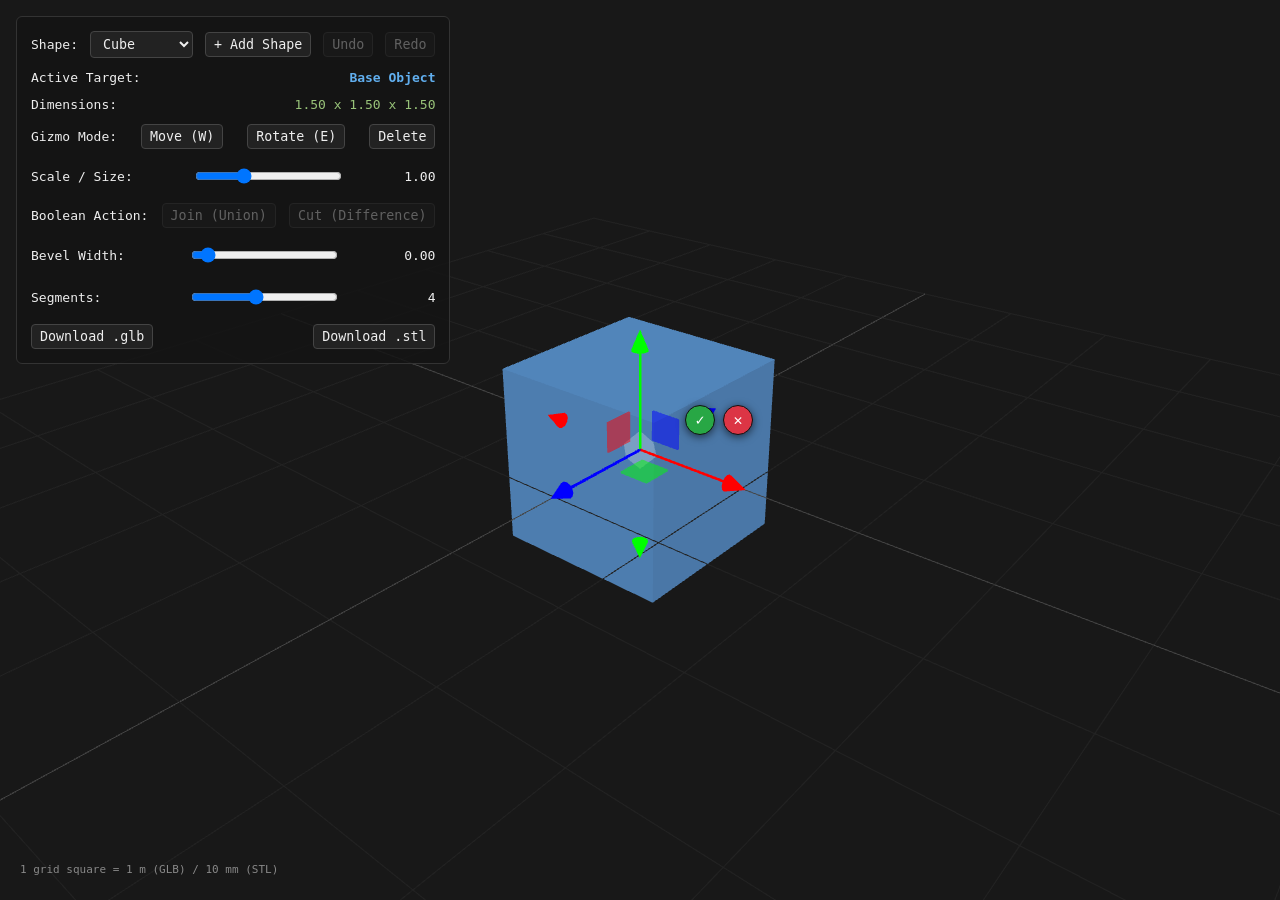
==== public/index.html @ fa228982 "Complete basic functionality" ====
<!DOCTYPE html>
<html lang="en">
<head>
  <meta charset="utf-8">
  <title>Smoothie 3D</title>
  <link rel="stylesheet" href="./style.css"> 
  <script type="importmap">
  {
    "imports": {
      "three": "/vendor/three.module.js",
      "three/addons/": "/vendor/addons/"
    }
  }
  </script>
</head>
<body>
  <div id="ui">
    <div class="control-row">
      <label for="shape-select">Shape:</label>
      <select id="shape-select">
        <option value="cube">Cube</option>
        <option value="cylinder">Cylinder</option>
        <option value="cone">Cone</option>
        <option value="monkey">Monkey</option>
      </select>
      <button id="add-shape-btn" type="button">+ Add Shape</button>
      <button id="btn-undo" type="button" title="Undo Boolean (Ctrl+Z)">Undo</button>
      <button id="btn-redo" type="button" title="Redo Boolean (Ctrl+Shift+Z)">Redo</button>
    </div>

    <div class="control-row">
      <label>Active Target:</label>
      <strong id="active-target-label" style="color: #61afef;">Base Object</strong>
    </div>
    <div class="control-row" color: #abb2bf;">
      <label>Dimensions:</label> <span id="target-dimensions" style="color: #98c379;">--</span>
    </div>

    <div class="control-row">
      <label>Gizmo Mode:</label>
      <button id="mode-translate" type="button">Move (W)</button>
      <button id="mode-rotate" type="button">Rotate (E)</button>
      <button id="btn-delete" type="button">Delete</button>
    </div>

    <div class="control-row">
      <label for="shape-scale">Scale / Size:</label>
      <input type="range" id="shape-scale" min="0.2" max="3.0" step="0.05" value="1.0">
      <span id="shape-scale-val">1.0</span>
    </div>

    <div class="control-row">
      <label>Boolean Action:</label>
      <button id="btn-union" type="button">Join (Union)</button>
      <button id="btn-diff" type="button">Cut (Difference)</button>
    </div>

    <div class="control-row">
      <label for="bevel-width">Bevel Width:</label>
      <input type="range" id="bevel-width" min="0" max="0.5" step="0.02" value="0.0">
      <span id="bevel-width-val">0.0</span>
    </div>

    <div class="control-row">
      <label for="bevel-segments">Segments:</label>
      <input type="range" id="bevel-segments" min="1" max="8" step="1" value="4">
      <span id="bevel-segments-val">4</span>
    </div>

    <div class="control-row">
      <button id="btn-export-glb" type="button">Download .glb</button>
      <button id="btn-export-stl" type="button">Download .stl</button>
    </div>
  </div>

  <div id="gizmo-hud">
    <button id="hud-confirm" class="hud-btn" type="button" title="Confirm Placement">✓</button>
    <button id="hud-cancel" class="hud-btn" type="button" title="Cancel Move">✕</button>
  </div>

  <canvas id="viewport"></canvas>
  <script type="module" src="./bundle.js"></script>
  <div id="scale-indicator" style="
    position: absolute;
    bottom: 20px;
    left: 20px;
    display: flex;
    flex-direction: column;
    align-items: flex-end;
    font-family: monospace;
    font-size: 11px;
    color: #888;
    pointer-events: none;
    user-select: none;
  ">
  <div style="margin-bottom: 4px;">1 grid square = 1 m (GLB) / 10 mm (STL)</div>
</div>
</body>
</html>
---- public/style.css ----
body {
  margin: 0;
  padding: 0;
  overflow: hidden;
  background-color: #111;
  font-family: monospace;
  color: #eee;
}

#viewport {
  width: 100vw;
  height: 100vh;
  display: block;
}

#ui {
  position: absolute;
  top: 16px;
  left: 16px;
  background: rgba(20, 20, 20, 0.85);
  border: 1px solid #333;
  padding: 14px;
  border-radius: 6px;
  display: flex;
  flex-direction: column;
  gap: 12px;
  z-index: 10;
}

.control-row {
  display: flex;
  justify-content: space-between;
  align-items: center;
  gap: 12px;
}

select, input, button {
  background: #222;
  border: 1px solid #444;
  color: #eee;
  padding: 4px 8px;
  border-radius: 4px;
  font-family: inherit;
}

button {
  cursor: pointer;
}

button:hover {
  background: #333;
}

#gizmo-hud {
  position: fixed;
  top: 0;
  left: 0;
  z-index: 9999;
  display: none;
  gap: 8px;
  pointer-events: auto;
}

.hud-btn {
  width: 30px;
  height: 30px;
  display: flex;
  align-items: center;
  justify-content: center;
  border-radius: 50%;
  border: 1px solid #111;
  font-size: 15px;
  font-weight: bold;
  color: #ffffff;
  cursor: pointer;
  box-shadow: 0 2px 8px rgba(0, 0, 0, 0.6);
}

#hud-confirm {
  background: #28a745;
}

#hud-confirm:hover {
  background: #34c759;
}

#hud-cancel {
  background: #dc3545;
}

#hud-cancel:hover {
  background: #ff453a;
}
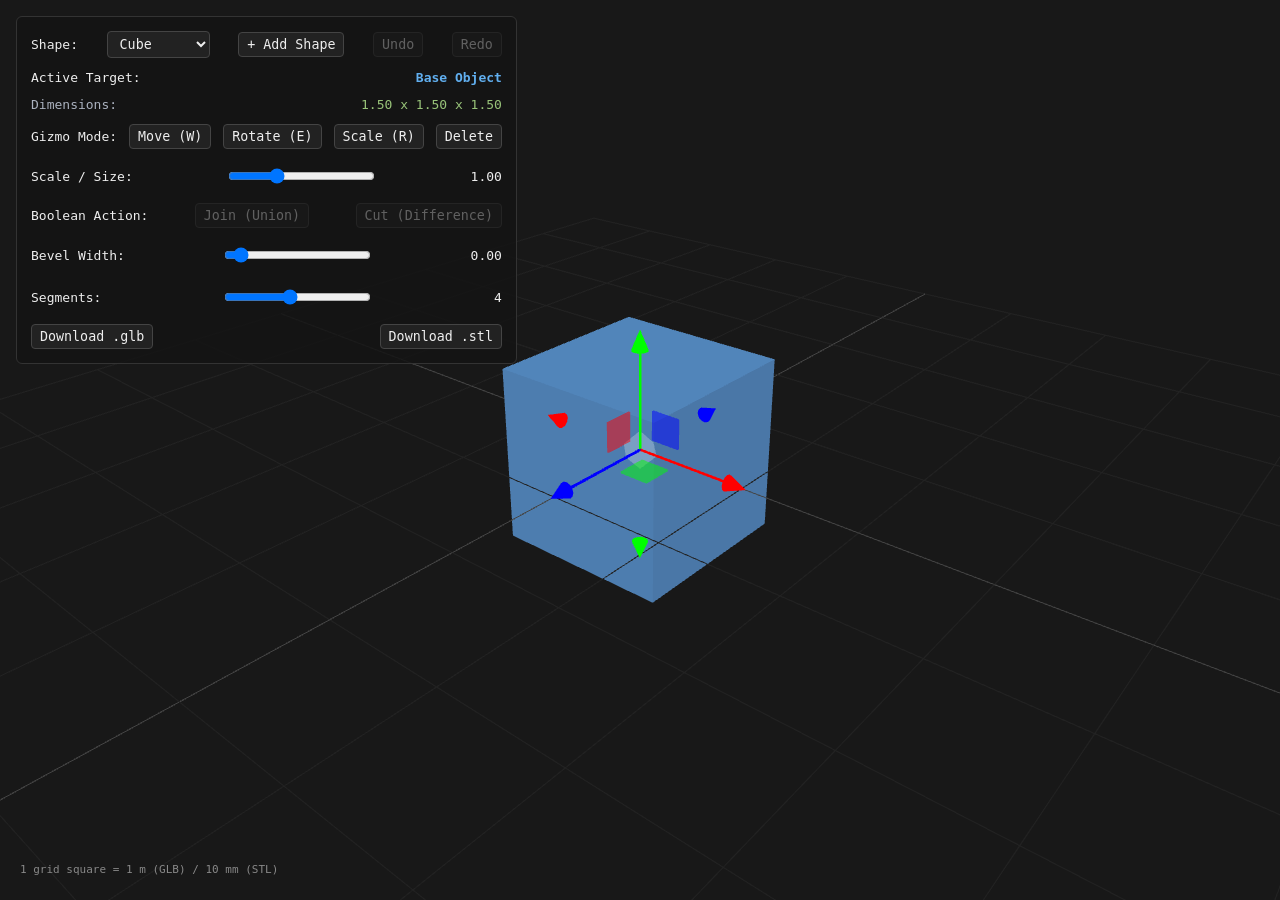
==== commit e5e99431: "Add scaling feature" ====
--- a/public/index.html
+++ b/public/index.html
@@ -32,7 +32,7 @@
       <label>Active Target:</label>
       <strong id="active-target-label" style="color: #61afef;">Base Object</strong>
     </div>
-    <div class="control-row" color: #abb2bf;">
+    <div class="control-row" style="color: #abb2bf;">
       <label>Dimensions:</label> <span id="target-dimensions" style="color: #98c379;">--</span>
     </div>
 
@@ -40,6 +40,7 @@
       <label>Gizmo Mode:</label>
       <button id="mode-translate" type="button">Move (W)</button>
       <button id="mode-rotate" type="button">Rotate (E)</button>
+      <button id="mode-scale" type="button">Scale (R)</button>
       <button id="btn-delete" type="button">Delete</button>
     </div>
 
@@ -93,7 +94,7 @@
     pointer-events: none;
     user-select: none;
   ">
-  <div style="margin-bottom: 4px;">1 grid square = 1 m (GLB) / 10 mm (STL)</div>
-</div>
+    <div style="margin-bottom: 4px;">1 grid square = 1 m (GLB) / 10 mm (STL)</div>
+  </div>
 </body>
 </html>
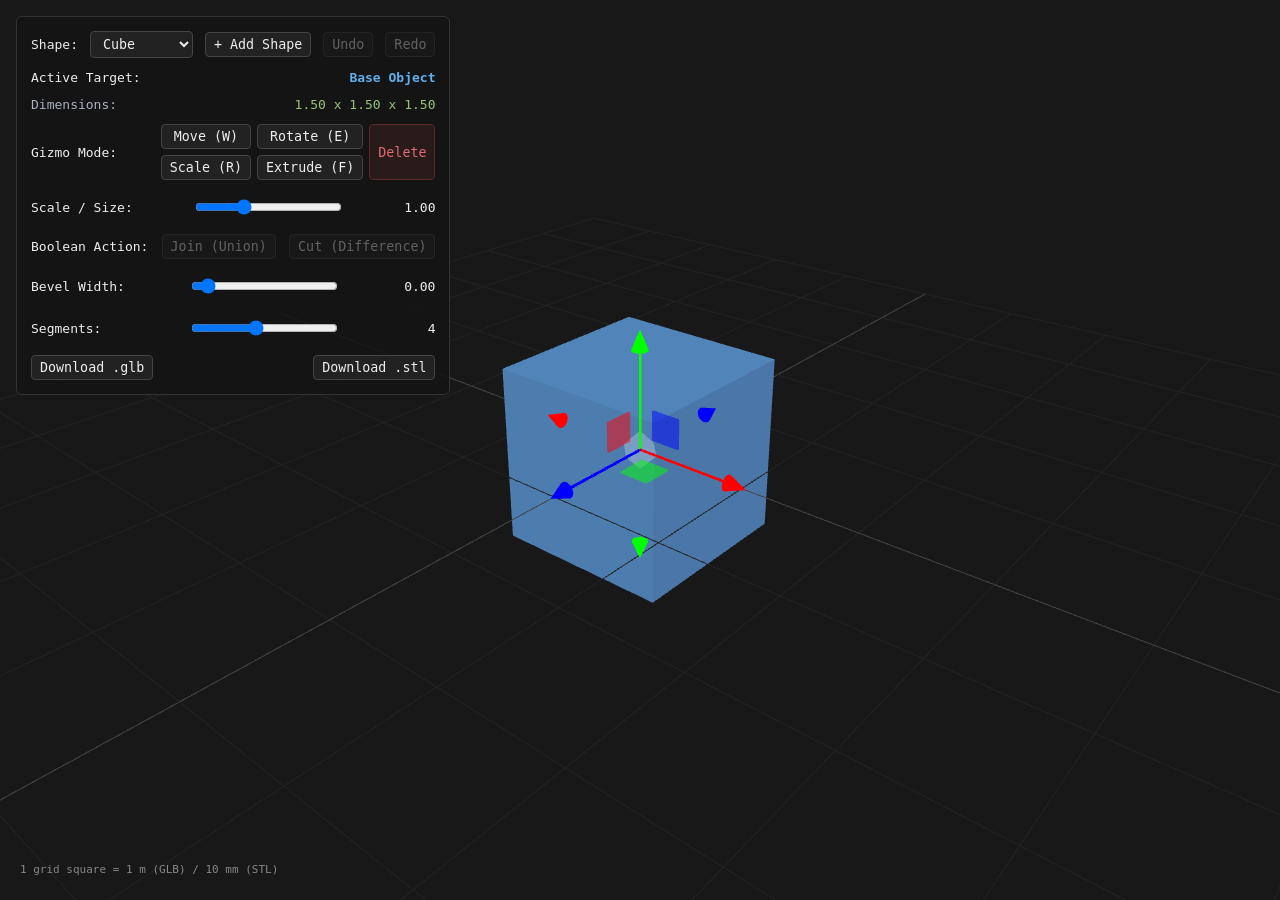
==== commit 6c88d6cf: "Add extrusion feature to main branch." ====
--- a/public/index.html
+++ b/public/index.html
@@ -38,10 +38,13 @@
 
     <div class="control-row">
       <label>Gizmo Mode:</label>
-      <button id="mode-translate" type="button">Move (W)</button>
-      <button id="mode-rotate" type="button">Rotate (E)</button>
-      <button id="mode-scale" type="button">Scale (R)</button>
-      <button id="btn-delete" type="button">Delete</button>
+      <div class="gizmo-btn-grid">
+        <button id="mode-translate" type="button">Move (W)</button>
+        <button id="mode-rotate" type="button">Rotate (E)</button>
+        <button id="mode-scale" type="button">Scale (R)</button>
+        <button id="mode-extrude" type="button">Extrude (F)</button>
+        <button id="btn-delete" type="button">Delete</button>
+      </div>
     </div>
 
     <div class="control-row">
--- a/public/style.css
+++ b/public/style.css
@@ -91,3 +91,44 @@
 #hud-cancel:hover {
   background: #ff453a;
 }
+
+.gizmo-btn-grid {
+  display: grid;
+  grid-template-columns: repeat(2, auto) auto;
+  grid-template-areas:
+    "move   rotate  delete"
+    "scale  extrude delete";
+  gap: 6px;
+  align-items: stretch;
+}
+
+#mode-translate {
+  grid-area: move;
+}
+
+#mode-rotate {
+  grid-area: rotate;
+}
+
+#mode-scale {
+  grid-area: scale;
+}
+
+#mode-extrude {
+  grid-area: extrude;
+}
+
+#btn-delete {
+  grid-area: delete;
+  display: flex;
+  align-items: center;
+  justify-content: center;
+  background: #2a1b1b;
+  border-color: #5c2828;
+  color: #e06c75;
+}
+
+#btn-delete:hover {
+  background: #3d2222;
+  border-color: #e06c75;
+}
